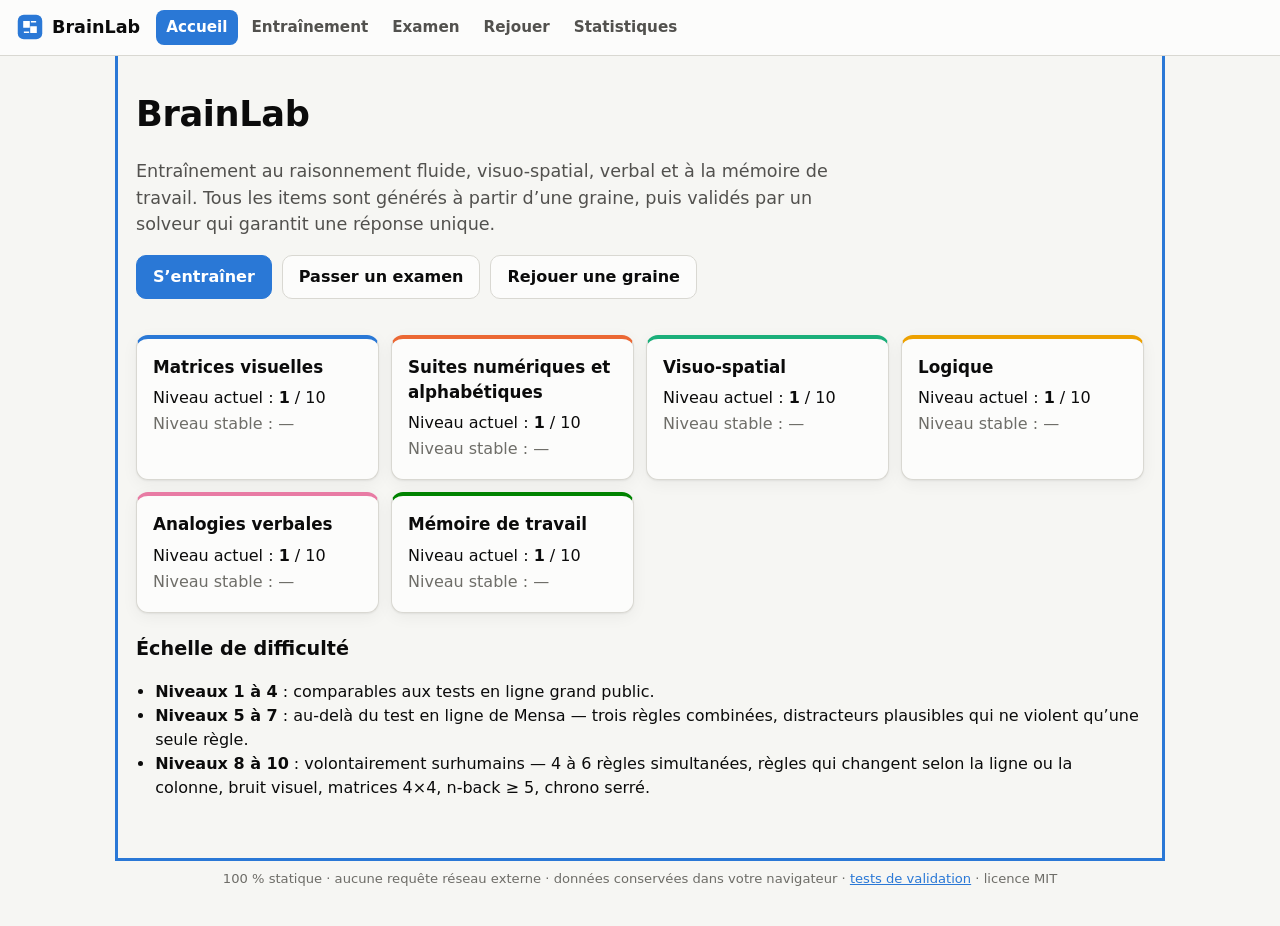
==== index.html @ d0decbf3 "BrainLab : plateforme psychométrique statique (6 catégories, 10 niveaux, solveurs, tests) Site 100 %" ====
<!doctype html>
<html lang="fr">
<head>
  <meta charset="utf-8">
  <meta http-equiv="Content-Security-Policy" content="default-src 'self'">
  <meta name="viewport" content="width=device-width, initial-scale=1">
  <meta name="color-scheme" content="light dark">
  <meta name="description" content="BrainLab : entraînement au raisonnement (matrices, suites, visuo-spatial, logique, analogies, mémoire de travail) avec items procéduraux validés.">
  <title>BrainLab</title>
  <link rel="stylesheet" href="css/style.css">
  <link rel="icon" href="favicon.svg" type="image/svg+xml">
  <script type="module" src="js/app.js"></script>
</head>
<body>
  <a class="skip" href="#main">Aller au contenu</a>
  <header class="top">
    <a class="brand" href="#/" aria-label="BrainLab, accueil">
      <svg viewBox="0 0 32 32" width="28" height="28" aria-hidden="true"><rect x="2" y="2" width="28" height="28" rx="7" class="logo-bg"/><path class="logo-fg" d="M9 10h6v6H9zM17 16h6v6h-6zM17 10l6 0M9 22l6 0"/></svg>
      <span>BrainLab</span>
    </a>
    <nav class="nav" aria-label="Navigation principale">
      <a href="#/" data-page="home">Accueil</a>
      <a href="#/train" data-page="train">Entraînement</a>
      <a href="#/exam" data-page="exam">Examen</a>
      <a href="#/replay" data-page="replay">Rejouer</a>
      <a href="#/stats" data-page="stats">Statistiques</a>
    </nav>
  </header>
  <main id="main" tabindex="-1">
    <noscript><p>BrainLab nécessite JavaScript (modules ES).</p></noscript>
  </main>
  <div id="toast" class="toast" role="status" hidden></div>
  <footer class="foot">
    <p>100 % statique · aucune requête réseau externe · données conservées dans votre navigateur · <a href="tests/index.html">tests de validation</a> · licence MIT</p>
  </footer>
</body>
</html>
---- css/style.css ----
/* BrainLab — feuille de style unique. Thème sombre automatique (prefers-color-scheme). */

:root {
  color-scheme: light;
  --bg: #f6f6f3;
  --surface: #fcfcfb;
  --surface-2: #efeee9;
  --line: #d9d8d2;
  --text: #0b0b0b;
  --text-2: #52514e;
  --muted: #6e6d68;
  --accent: #2a78d6;
  --accent-ink: #ffffff;
  --good: #0f7a3a;
  --good-bg: #e3f4e8;
  --bad: #b3261e;
  --bad-bg: #fbe5e3;
  --warn: #8a5a00;
  /* figures */
  --ink: #1b2433;
  --cell: #ffffff;
  --cell-line: #b9b8b1;
  --mline: #d95926;
  --mpos: #2a78d6;
  --noise: #a8a7a0;
  --cube-top: #e8eef8;
  --cube-x: #9ec5f4;
  --cube-y: #5598e7;
  --sg-on: #1b2433;
  --sg-on2: #eb6834;
  /* séries (palette catégorielle validée, ordre fixe) */
  --s1: #2a78d6; --s2: #eb6834; --s3: #1baf7a; --s4: #eda100; --s5: #e87ba4; --s6: #008300;
  --radius: 12px;
  --shadow: 0 1px 2px rgba(0, 0, 0, .06), 0 4px 16px rgba(0, 0, 0, .05);
  font-family: system-ui, -apple-system, "Segoe UI", Roboto, "Helvetica Neue", Arial, sans-serif;
}

@media (prefers-color-scheme: dark) {
  :root {
    color-scheme: dark;
    --bg: #121211;
    --surface: #1a1a19;
    --surface-2: #242422;
    --line: #383835;
    --text: #ffffff;
    --text-2: #c3c2b7;
    --muted: #9d9c94;
    --accent: #3987e5;
    --good: #5fd18b;
    --good-bg: #173322;
    --bad: #ff8a80;
    --bad-bg: #3a1b19;
    --warn: #f0b84a;
    --ink: #e9edf3;
    --cell: #20201e;
    --cell-line: #4a4a46;
    --mline: #ff8a5c;
    --mpos: #6da7ec;
    --noise: #6a6964;
    --cube-top: #3c4e66;
    --cube-x: #2a5f9e;
    --cube-y: #173d6b;
    --sg-on: #e9edf3;
    --sg-on2: #ff8a5c;
    --s1: #3987e5; --s2: #d95926; --s3: #199e70; --s4: #c98500; --s5: #d55181; --s6: #008300;
    --shadow: none;
  }
}

* { box-sizing: border-box; }
html { -webkit-text-size-adjust: 100%; }
body {
  margin: 0;
  background: var(--bg);
  color: var(--text);
  line-height: 1.5;
  font-size: 16px;
}
a { color: var(--accent); }
code { font-family: ui-monospace, SFMono-Regular, Menlo, Consolas, monospace; font-size: .92em; }
h1 { font-size: 1.7rem; margin: 0 0 .5rem; letter-spacing: -.01em; }
h2 { font-size: 1.2rem; margin: 1.4rem 0 .6rem; }
h3 { font-size: 1.1rem; margin: 0 0 .6rem; }
h4 { font-size: 1rem; margin: 1rem 0 .4rem; }
.muted { color: var(--muted); }
.small { font-size: .85rem; }
.warn { color: var(--warn); font-weight: 600; }
.big { font-size: 1.3rem; font-weight: 700; }

.skip { position: absolute; left: -999px; }
.skip:focus { left: 16px; top: 8px; background: var(--surface); padding: 6px 10px; z-index: 10; }

/* ---------- En-tête ---------- */
.top {
  position: sticky; top: 0; z-index: 5;
  display: flex; align-items: center; gap: 16px; flex-wrap: wrap;
  padding: 10px 16px;
  background: var(--surface);
  border-bottom: 1px solid var(--line);
}
.brand { display: flex; align-items: center; gap: 8px; color: var(--text); text-decoration: none; font-weight: 800; font-size: 1.1rem; }
.logo-bg { fill: var(--accent); }
.logo-fg { fill: #fff; stroke: #fff; stroke-width: 1.5; }
.nav { display: flex; gap: 4px; flex-wrap: wrap; }
.nav a { padding: 6px 10px; border-radius: 8px; color: var(--text-2); text-decoration: none; font-weight: 600; font-size: .95rem; }
.nav a:hover { background: var(--surface-2); }
.nav a.active { background: var(--accent); color: var(--accent-ink); }

main { max-width: 1040px; margin: 0 auto; padding: 20px 16px 40px; outline: none; }
.foot { text-align: center; color: var(--muted); font-size: .82rem; padding: 0 16px 24px; }

/* ---------- Boutons, formulaires ---------- */
.btn {
  display: inline-flex; align-items: center; justify-content: center; gap: 6px;
  padding: 9px 16px; border-radius: 10px;
  border: 1px solid var(--line); background: var(--surface); color: var(--text);
  font: inherit; font-weight: 600; cursor: pointer; text-decoration: none;
}
.btn:hover { background: var(--surface-2); }
.btn.primary { background: var(--accent); border-color: var(--accent); color: var(--accent-ink); }
.btn.primary:hover { filter: brightness(1.08); }
.btn.danger { color: var(--bad); border-color: var(--bad); }
.btn.small { padding: 5px 10px; font-size: .88rem; }
.btn.pressed { background: var(--accent); color: var(--accent-ink); }
select, input {
  font: inherit; color: var(--text); background: var(--surface);
  border: 1px solid var(--line); border-radius: 8px; padding: 7px 10px;
}
label { font-weight: 600; font-size: .92rem; display: inline-flex; align-items: center; gap: 8px; }
label.check { font-weight: 500; }
:focus-visible { outline: 3px solid var(--accent); outline-offset: 2px; }

/* ---------- Accueil ---------- */
.hero { padding: 12px 0 8px; }
.hero h1 { font-size: 2.2rem; }
.lead { font-size: 1.1rem; color: var(--text-2); max-width: 46rem; }
.hero-actions { display: flex; gap: 10px; flex-wrap: wrap; margin: 16px 0; }
.cards { display: grid; grid-template-columns: repeat(auto-fill, minmax(220px, 1fr)); gap: 12px; margin: 12px 0 20px; }
.card {
  display: block; padding: 16px; border-radius: var(--radius); background: var(--surface);
  border: 1px solid var(--line); border-top: 4px solid var(--accent); color: var(--text); text-decoration: none; box-shadow: var(--shadow);
}
.card:hover { background: var(--surface-2); }
.card h2 { font-size: 1.05rem; margin: 0 0 6px; }
.card p { margin: 2px 0; }
.card.cat-matrices { border-top-color: var(--s1); }
.card.cat-sequences { border-top-color: var(--s2); }
.card.cat-spatial { border-top-color: var(--s3); }
.card.cat-logic { border-top-color: var(--s4); }
.card.cat-verbal { border-top-color: var(--s5); }
.card.cat-memory { border-top-color: var(--s6); }
.info ul { padding-left: 1.2rem; }

/* ---------- Panneaux ---------- */
.panel, .item, .explain {
  background: var(--surface); border: 1px solid var(--line); border-radius: var(--radius);
  padding: 18px; margin: 0 0 16px; box-shadow: var(--shadow);
}
.toolbar { display: flex; flex-wrap: wrap; gap: 12px 18px; align-items: center; margin-bottom: 14px; }
.inline-form { display: flex; gap: 8px; flex-wrap: wrap; }
.inline-form input { flex: 1 1 220px; font-family: ui-monospace, Menlo, Consolas, monospace; }

/* ---------- Item ---------- */
.item-head { display: flex; flex-wrap: wrap; gap: 6px; align-items: center; margin-bottom: 10px; }
.badge {
  display: inline-block; padding: 2px 9px; border-radius: 999px; font-size: .8rem; font-weight: 700;
  background: var(--surface-2); color: var(--text-2); border: 1px solid var(--line);
}
.badge.level { background: var(--accent); color: var(--accent-ink); border-color: var(--accent); }
.seed {
  margin-left: auto; font: inherit; font-size: .8rem; cursor: pointer;
  background: transparent; border: 1px dashed var(--line); border-radius: 999px; padding: 2px 10px; color: var(--text-2);
}
.prompt { font-size: 1.08rem; font-weight: 600; margin: 4px 0 12px; }
.stimulus { display: flex; justify-content: center; margin: 8px 0 16px; overflow-x: auto; }
.stimulus svg, .exp-visual svg { max-width: 100%; height: auto; }
.stim-row { display: flex; flex-direction: column; align-items: center; gap: 4px; }
.stim-label { font-size: .8rem; font-weight: 700; color: var(--muted); text-transform: uppercase; letter-spacing: .05em; }

.options { display: grid; gap: 10px; }
.options.visual { grid-template-columns: repeat(4, minmax(0, 1fr)); }
.options.textual { grid-template-columns: repeat(auto-fit, minmax(150px, 1fr)); }
.options.list { grid-template-columns: 1fr; }
.options.list .opt { justify-content: flex-start; min-height: 48px; }
.opt {
  position: relative; display: flex; align-items: center; justify-content: center;
  min-height: 56px; padding: 10px 10px 10px 30px; border-radius: 10px;
  border: 2px solid var(--line); background: var(--surface); color: var(--text); cursor: pointer; font: inherit;
}
.options.visual .opt { padding: 26px 6px 8px; }
.opt:hover:not(:disabled) { border-color: var(--accent); }
.opt:disabled { cursor: default; }
.opt svg { max-width: 100%; height: auto; max-height: 150px; }
.opt-num {
  position: absolute; top: 4px; left: 6px; font-size: .75rem; font-weight: 800; color: var(--muted);
}
.opt-notes .opt-num, .opt-notes li .opt-num { position: static; margin-right: 6px; }
.opt.correct { border-color: var(--good); background: var(--good-bg); }
.opt.wrong { border-color: var(--bad); background: var(--bad-bg); }
.opt-text { font-size: 1.15rem; font-weight: 700; }
.opt-text.left { font-size: 1rem; font-weight: 500; text-align: left; }

/* ---------- Retour et explications ---------- */
.feedback {
  display: flex; flex-wrap: wrap; gap: 10px 16px; align-items: center; justify-content: space-between;
  padding: 12px 16px; border-radius: var(--radius); margin: 0 0 14px; border: 1px solid;
}
.feedback.ok { background: var(--good-bg); border-color: var(--good); color: var(--good); }
.feedback.ko { background: var(--bad-bg); border-color: var(--bad); color: var(--bad); }
.feedback span { color: var(--text-2); }
.exp-visual { display: flex; flex-direction: column; align-items: center; gap: 6px; margin: 4px 0 12px; overflow-x: auto; }
.exp-chain { display: flex; flex-wrap: wrap; align-items: center; justify-content: center; gap: 8px; }
.exp-chain .arrow { font-size: .85rem; color: var(--muted); max-width: 12rem; text-align: center; }
.rule-list { padding-left: 1.3rem; }
.rule-list li { margin: 6px 0; }
.vt-wrap { margin: 6px 0 2px; }
.opt-notes { list-style: none; padding: 0; }
.opt-notes li { padding: 4px 8px; border-radius: 6px; margin: 2px 0; }
.opt-notes li.good { background: var(--good-bg); }
.opt-notes li.bad { background: var(--bad-bg); }
.score-detail { font-weight: 600; }

/* ---------- Matrices (SVG) ---------- */
.mbg { fill: var(--surface-2); }
.mcell { fill: var(--cell); stroke: var(--cell-line); stroke-width: 1.2; }
.mcell.missing { fill: var(--surface-2); stroke-dasharray: 5 4; }
.mcell.answer { stroke: var(--good); stroke-width: 4; }
.mq { fill: var(--muted); font-size: 44px; font-weight: 700; }
.ment { fill: var(--ink); stroke: var(--ink); stroke-width: 1.6; stroke-linejoin: round; }
.mneedle { stroke: var(--mpos); stroke-width: 2.4; stroke-linecap: round; }
.mline { stroke: var(--mline); stroke-width: 3.2; stroke-linecap: round; }
.mpos { fill: var(--mpos); }
.noise { stroke: var(--noise); stroke-width: 1.2; }
.noise-dot { fill: var(--noise); }
.vt-cell { fill: var(--surface-2); stroke: var(--line); }
.vt-ans { fill: var(--good-bg); stroke: var(--good); stroke-width: 2; }
.vt-text { fill: var(--text); font-size: 12px; font-weight: 700; }
svg.matrix.small { max-width: 320px; }

/* ---------- Suites ---------- */
.sq-box { fill: var(--cell); stroke: var(--cell-line); stroke-width: 1.5; }
.sq-box.missing { fill: var(--surface-2); stroke-dasharray: 5 4; }
.sq-box.answer { stroke: var(--good); stroke-width: 3.5; fill: var(--good-bg); }
.sq-text { fill: var(--text); font-weight: 700; }
.sq-sub { fill: var(--muted); font-size: 10px; }
.sq-arc { fill: none; stroke-width: 2; }
.sq-lab { font-size: 12px; font-weight: 700; }
.sq-arc.s0 { stroke: var(--s1); } .sq-lab.s0 { fill: var(--text); }
.sq-arc.s1 { stroke: var(--s2); } .sq-lab.s1 { fill: var(--text); }
.sq-arc.s2 { stroke: var(--s3); } .sq-lab.s2 { fill: var(--text); }
.sq-note { fill: var(--text-2); font-size: 10px; }

/* ---------- Visuo-spatial ---------- */
.poly-cell { fill: var(--accent); stroke: var(--surface); stroke-width: 2; }
svg.hl { outline: 3px solid var(--good); outline-offset: 2px; border-radius: 6px; }
.c-top { fill: var(--cube-top); stroke: var(--ink); stroke-width: 1.2; stroke-linejoin: round; }
.c-x { fill: var(--cube-x); stroke: var(--ink); stroke-width: 1.2; stroke-linejoin: round; }
.c-y { fill: var(--cube-y); stroke: var(--ink); stroke-width: 1.2; stroke-linejoin: round; }
.net-cell { fill: var(--cell); stroke: var(--ink); stroke-width: 1.5; }
.gl-s { fill: none; stroke: var(--ink); stroke-width: 0.16; stroke-linecap: round; stroke-linejoin: round; }
.gl-f { fill: var(--ink); stroke: none; }
.cubeview .gl-s { stroke-width: 2.4; }
.cubeview .c-top, .cubeview .c-x, .cubeview .c-y { fill: var(--cell); }
.sg-bg { fill: var(--cell-line); }
.sg-off { fill: var(--cell); }
.sg-on { fill: var(--sg-on); }
.sg-on2 { fill: var(--sg-on2); }

/* ---------- Logique et analogies ---------- */
.premises ol, .clues { padding-left: 1.4rem; margin: 0; }
.premises li, .clues li { margin: 4px 0; }
.premises { width: 100%; }
.stimulus .clues { width: 100%; }
.sol-table { border-collapse: collapse; font-size: .9rem; }
.sol-table th, .sol-table td { border: 1px solid var(--line); padding: 4px 8px; text-align: center; }
.sol-table td.hl { background: var(--good-bg); font-weight: 800; }
.sol-table td.tv { color: var(--good); }
.sol-table td.fv { color: var(--bad); }
.analogy { display: flex; flex-wrap: wrap; align-items: center; justify-content: center; gap: 8px; font-size: 1.25rem; }
.analogy.small { font-size: 1rem; }
.an-w { padding: 4px 12px; border-radius: 8px; background: var(--surface-2); border: 1px solid var(--line); font-weight: 700; }
.an-w.hl { background: var(--good-bg); border-color: var(--good); }
.an-q { padding: 4px 16px; border-radius: 8px; border: 2px dashed var(--accent); font-weight: 800; color: var(--accent); }
.an-op { color: var(--muted); font-size: .9em; }

/* ---------- Mémoire ---------- */
.mem-stage { display: flex; justify-content: center; padding: 12px 0; min-height: 140px; align-items: center; }
.span-digit { font-size: 5rem; font-weight: 800; min-height: 1.2em; min-width: 1.2em; text-align: center; font-variant-numeric: tabular-nums; }
.span-form { display: flex; gap: 10px; flex-wrap: wrap; align-items: center; justify-content: center; }
.span-form input { font-size: 1.4rem; letter-spacing: .2em; width: 14ch; }
.nb-wrap { display: flex; flex-direction: column; align-items: center; gap: 12px; }
.nb-grid { display: grid; grid-template-columns: repeat(3, 72px); grid-template-rows: repeat(3, 72px); gap: 6px; }
.nb-cell {
  border-radius: 10px; background: var(--surface-2); border: 1px solid var(--line);
  display: flex; align-items: center; justify-content: center; font-size: 2rem; font-weight: 800; color: var(--accent-ink);
}
.nb-cell.on { background: var(--accent); border-color: var(--accent); }
.nb-buttons { display: flex; gap: 10px; flex-wrap: wrap; justify-content: center; }
.mem-row { display: flex; flex-wrap: wrap; gap: 3px; align-items: center; margin: 4px 0; }
.mem-lab { font-size: .8rem; font-weight: 700; color: var(--muted); width: 5.5rem; }
.mem-cell {
  display: inline-flex; align-items: center; justify-content: center; min-width: 26px; height: 26px; padding: 0 4px;
  border-radius: 6px; background: var(--surface-2); border: 1px solid var(--line); font-weight: 700; font-size: .85rem;
}
.mem-cell.warm { opacity: .55; }
.mem-cell.hit { background: var(--good-bg); border-color: var(--good); }
.mem-cell.miss { background: var(--bad-bg); border-color: var(--bad); border-style: dashed; }
.mem-cell.fa { background: var(--bad-bg); border-color: var(--bad); }
.mem-intro { margin: 0; }

/* ---------- Examen ---------- */
.exam-bar {
  position: sticky; top: 58px; z-index: 4; display: flex; flex-wrap: wrap; gap: 10px; align-items: center;
  background: var(--surface); border: 1px solid var(--line); border-radius: var(--radius); padding: 8px 12px; margin-bottom: 12px;
}
.exam-bar progress { flex: 1 1 120px; accent-color: var(--accent); }
.timer { font-variant-numeric: tabular-nums; font-weight: 800; }
.timer.urgent { color: var(--bad); }
.corr { border: 1px solid var(--line); border-radius: var(--radius); margin: 8px 0; background: var(--surface); }
.corr > summary { cursor: pointer; padding: 10px 14px; font-weight: 600; }
.corr .mark { display: inline-block; width: 1.4em; }
.corr.ok .mark { color: var(--good); }
.corr.ko .mark { color: var(--bad); }
.corr .item { box-shadow: none; border: none; border-top: 1px solid var(--line); border-radius: 0 0 var(--radius) var(--radius); margin: 0; }
.corr .explain { box-shadow: none; }

/* ---------- Statistiques ---------- */
.table-wrap { overflow-x: auto; display: flex; gap: 16px; flex-wrap: wrap; }
table.data { border-collapse: collapse; font-size: .92rem; margin: 6px 0; }
table.data th, table.data td { border-bottom: 1px solid var(--line); padding: 6px 10px; text-align: left; white-space: nowrap; }
table.data thead th { color: var(--text-2); font-size: .82rem; }
table.levels td { text-align: center; min-width: 3.2rem; }
table.levels td small { display: block; color: var(--muted); font-size: .7rem; }
td.r-hi { background: var(--good-bg); }
td.r-mid { background: var(--surface-2); }
td.r-lo { background: var(--bad-bg); }
figure { margin: 10px 0 18px; }
figcaption { font-weight: 700; font-size: .92rem; margin-bottom: 4px; color: var(--text-2); }
svg.chart { width: 100%; height: auto; max-width: 720px; display: block; }
.chart .grid { stroke: var(--line); stroke-width: 1; }
.chart .axis { fill: var(--muted); font-size: 11px; }
.chart .series { fill: none; stroke-width: 2; stroke-linejoin: round; stroke-linecap: round; }
.chart .series-dot { stroke: var(--surface); stroke-width: 2; }
.chart .hit { fill: transparent; }
.series.s1 { stroke: var(--s1); } .series-dot.s1 { fill: var(--s1); }
.series.s2 { stroke: var(--s2); } .series-dot.s2 { fill: var(--s2); }
.series.s3 { stroke: var(--s3); } .series-dot.s3 { fill: var(--s3); }
.series.s4 { stroke: var(--s4); } .series-dot.s4 { fill: var(--s4); }
.series.s5 { stroke: var(--s5); } .series-dot.s5 { fill: var(--s5); }
.series.s6 { stroke: var(--s6); } .series-dot.s6 { fill: var(--s6); }
.legend { display: flex; flex-wrap: wrap; gap: 6px 16px; font-size: .88rem; color: var(--text-2); }
.lg { display: inline-flex; align-items: center; gap: 6px; }
.sw { width: 14px; height: 4px; border-radius: 2px; display: inline-block; }
.sw.s1 { background: var(--s1); } .sw.s2 { background: var(--s2); } .sw.s3 { background: var(--s3); }
.sw.s4 { background: var(--s4); } .sw.s5 { background: var(--s5); } .sw.s6 { background: var(--s6); }
.data-actions { display: flex; flex-wrap: wrap; gap: 10px; }

.toast {
  position: fixed; left: 50%; bottom: 20px; transform: translateX(-50%);
  background: var(--text); color: var(--bg); padding: 10px 16px; border-radius: 10px; font-weight: 600; z-index: 20;
  max-width: calc(100% - 32px);
}

/* ---------- Mobile ---------- */
@media (max-width: 640px) {
  main { padding: 14px 16px 32px; }
  h1, .hero h1 { font-size: 1.5rem; }
  .options.visual { grid-template-columns: repeat(2, minmax(0, 1fr)); }
  .options.textual { grid-template-columns: 1fr; }
  .seed { margin-left: 0; }
  .nb-grid { grid-template-columns: repeat(3, 60px); grid-template-rows: repeat(3, 60px); }
  .exam-bar { top: 96px; }
  .top { gap: 8px; }
  .nav a { padding: 5px 8px; font-size: .88rem; }
}
#unit { list-style: none; padding: 0; }
#unit li.good, .ok-text { color: var(--good); }
#unit li.bad { color: var(--bad); }
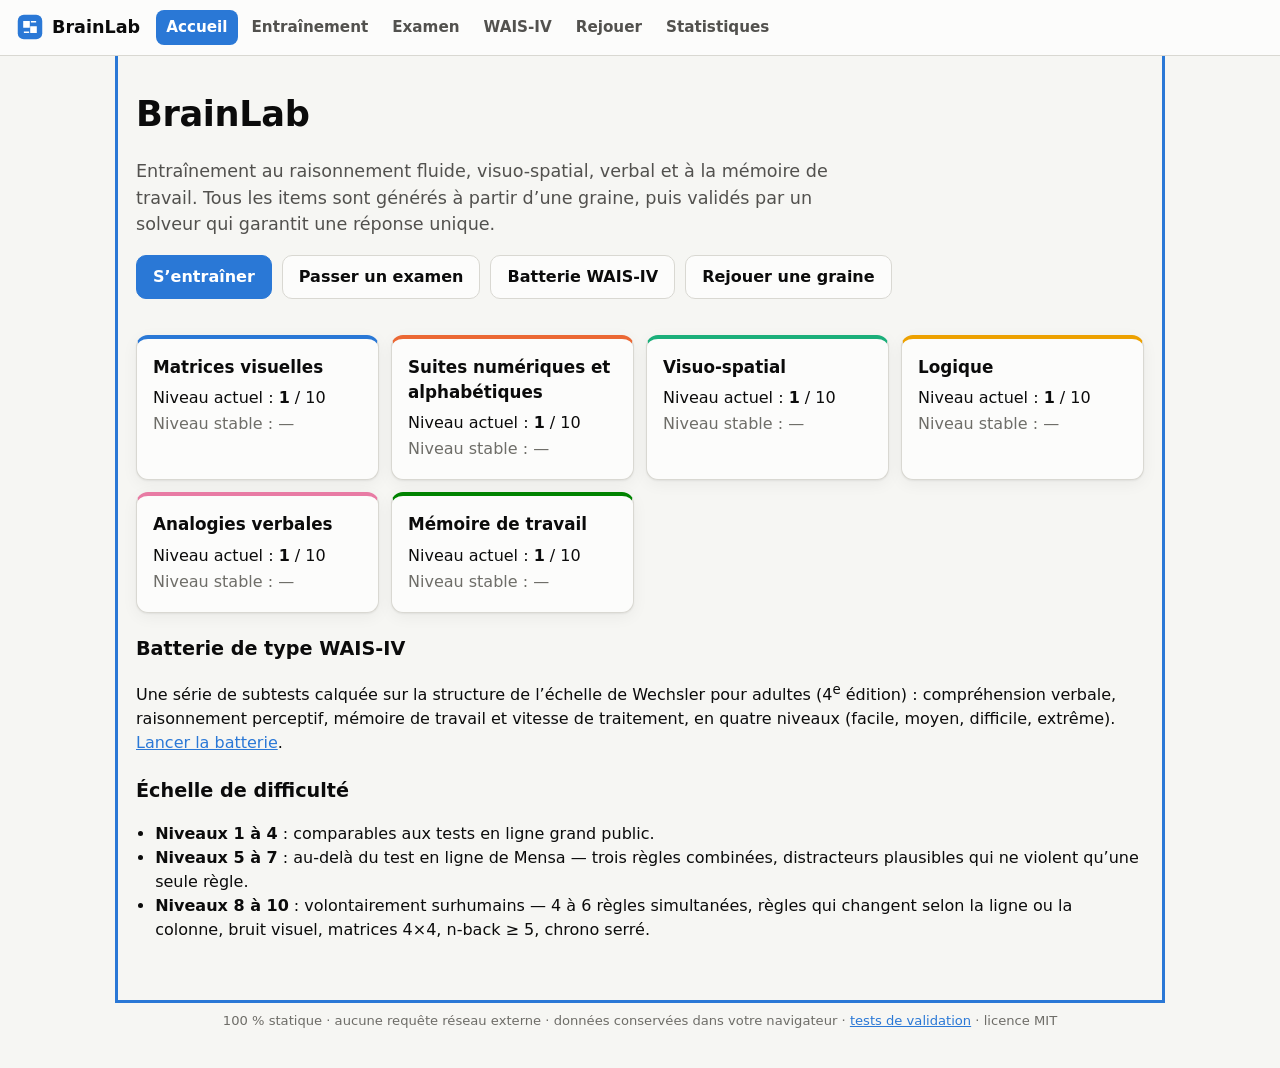
==== commit 45981639: "Batterie de type WAIS-IV en quatre niveaux (facile, moyen, difficile, extrême) Nouvelle page #/wais " ====
--- a/index.html
+++ b/index.html
@@ -22,6 +22,7 @@
       <a href="#/" data-page="home">Accueil</a>
       <a href="#/train" data-page="train">Entraînement</a>
       <a href="#/exam" data-page="exam">Examen</a>
+      <a href="#/wais" data-page="wais">WAIS-IV</a>
       <a href="#/replay" data-page="replay">Rejouer</a>
       <a href="#/stats" data-page="stats">Statistiques</a>
     </nav>
--- a/css/style.css
+++ b/css/style.css
@@ -28,6 +28,9 @@
   --cube-y: #5598e7;
   --sg-on: #1b2433;
   --sg-on2: #eb6834;
+  --blk-red: #c62828;
+  --blk-white: #ffffff;
+  --bl-0: #2a78d6; --bl-1: #eb6834; --bl-2: #1baf7a; --bl-3: #eda100; --bl-4: #e87ba4;
   /* séries (palette catégorielle validée, ordre fixe) */
   --s1: #2a78d6; --s2: #eb6834; --s3: #1baf7a; --s4: #eda100; --s5: #e87ba4; --s6: #008300;
   --radius: 12px;
@@ -62,6 +65,9 @@
     --cube-y: #173d6b;
     --sg-on: #e9edf3;
     --sg-on2: #ff8a5c;
+    --blk-red: #e0453b;
+    --blk-white: #ecebe6;
+    --bl-0: #3987e5; --bl-1: #d95926; --bl-2: #199e70; --bl-3: #c98500; --bl-4: #d55181;
     --s1: #3987e5; --s2: #d95926; --s3: #199e70; --s4: #c98500; --s5: #d55181; --s6: #008300;
     --shadow: none;
   }
@@ -323,6 +329,84 @@
 .corr.ko .mark { color: var(--bad); }
 .corr .item { box-shadow: none; border: none; border-top: 1px solid var(--line); border-radius: 0 0 var(--radius) var(--radius); margin: 0; }
 .corr .explain { box-shadow: none; }
+
+
+/* ---------- Subtests de type WAIS-IV ---------- */
+.ia-stage { display: flex; flex-direction: column; align-items: center; gap: 14px; margin: 8px 0; }
+.ia-bar { display: flex; flex-wrap: wrap; gap: 10px 18px; align-items: center; justify-content: center; }
+.ia-bar .timer { min-width: 5.5em; }
+/* Cubes */
+.blk-w { fill: var(--blk-white); }
+.blk-r { fill: var(--blk-red); }
+.blk-empty { fill: var(--surface-2); stroke: var(--line); stroke-dasharray: 4 3; }
+.blk-grid { stroke: var(--cell-line); stroke-width: 1; }
+.blk-frame { fill: none; stroke: var(--ink); stroke-width: 2; }
+.blk-bad { fill: none; stroke: var(--bad); stroke-width: 3; }
+.blk-wrap { display: flex; flex-wrap: wrap; gap: 24px; justify-content: center; align-items: flex-start; }
+.blk-build { display: grid; gap: 0; border: 2px solid var(--ink); }
+.blk-cell { padding: 0; border: 0; background: none; cursor: pointer; line-height: 0; }
+.blk-cell:hover { outline: 2px solid var(--accent); outline-offset: -2px; }
+.blk-palette { display: flex; flex-wrap: wrap; gap: 8px; justify-content: center; }
+.blk-face { position: relative; padding: 14px 6px 6px; border-radius: 10px; border: 2px solid var(--line); background: var(--surface); cursor: pointer; line-height: 0; }
+.blk-face.sel { border-color: var(--accent); background: var(--surface-2); box-shadow: 0 0 0 2px var(--accent); }
+/* Puzzles visuels */
+.pz-cell { fill: var(--cube-x); }
+.pz-target { fill: var(--cube-top); }
+.pz-c0 { fill: var(--s1); } .pz-c1 { fill: var(--s2); } .pz-c2 { fill: var(--s3); }
+.pz-edge { stroke: var(--ink); stroke-width: 2; stroke-linecap: square; }
+.pz-options { width: 100%; grid-template-columns: repeat(6, minmax(0, 1fr)); }
+.opt.picked { border-color: var(--accent); background: var(--surface-2); box-shadow: 0 0 0 2px var(--accent); }
+/* Balances */
+.bl-grid { display: flex; flex-wrap: wrap; gap: 8px 18px; justify-content: center; align-items: flex-end; }
+.bl-query { padding: 4px; border: 2px dashed var(--accent); border-radius: 12px; }
+.bl-s { stroke: var(--ink); stroke-width: 1.2; stroke-linejoin: round; }
+.bl-0 { fill: var(--bl-0); } .bl-1 { fill: var(--bl-1); } .bl-2 { fill: var(--bl-2); } .bl-3 { fill: var(--bl-3); } .bl-4 { fill: var(--bl-4); }
+.bl-stand { fill: var(--cell-line); }
+.bl-beam { stroke: var(--ink); stroke-width: 4; stroke-linecap: round; }
+.bl-plate { stroke: var(--ink); stroke-width: 3; stroke-linecap: round; }
+.bl-q { fill: var(--accent); font-size: 36px; font-weight: 800; }
+/* Symboles et Code */
+.sy-g { fill: none; stroke: var(--ink); stroke-width: 2.6; stroke-linecap: round; stroke-linejoin: round; }
+svg.glyph { display: block; }
+.sy-stage { min-height: 80px; display: flex; justify-content: center; }
+.sy-row { display: flex; gap: 18px; align-items: center; }
+.sy-targets, .sy-search { display: flex; gap: 16px; padding: 8px 12px; border: 1px solid var(--line); border-radius: 10px; background: var(--cell); }
+.sy-targets { border: 2px solid var(--ink); }
+.sy-exp { display: flex; gap: 10px; align-items: center; }
+.cd-key { display: flex; flex-wrap: wrap; gap: 0; border: 2px solid var(--ink); border-radius: 6px; overflow: hidden; }
+.cd-pair { display: flex; flex-direction: column; align-items: center; padding: 4px 6px; border-right: 1px solid var(--line); background: var(--cell); }
+.cd-pair:last-child { border-right: 0; }
+.cd-digit { font-weight: 800; font-size: 1.1rem; border-bottom: 1px solid var(--line); width: 100%; text-align: center; }
+.cd-strip { display: flex; gap: 4px; justify-content: center; flex-wrap: nowrap; overflow: hidden; max-width: 100%; }
+.cd-strip.wrap { flex-wrap: wrap; }
+.cd-cell { display: flex; flex-direction: column; align-items: center; min-width: 34px; padding: 2px 4px 4px; border: 1px solid var(--line); border-radius: 6px; background: var(--surface-2); font-weight: 700; }
+.cd-cell.cur { border: 2px solid var(--accent); background: var(--surface); font-size: 1.3rem; }
+.cd-cell.ok { background: var(--good-bg); border-color: var(--good); }
+.cd-cell.ko { background: var(--bad-bg); border-color: var(--bad); }
+.cd-cell svg { width: 22px; height: 22px; }
+.cd-palette { display: grid; grid-template-columns: repeat(auto-fit, minmax(64px, 1fr)); gap: 8px; width: 100%; max-width: 640px; }
+.cd-btn { min-height: 60px; padding: 18px 6px 6px; }
+/* Configuration et résultats de la batterie */
+.w-levels { display: grid; grid-template-columns: repeat(auto-fit, minmax(200px, 1fr)); gap: 10px; }
+.w-level { align-items: flex-start; padding: 10px 12px; border: 2px solid var(--line); border-radius: 10px; background: var(--surface); cursor: pointer; font-weight: 500; }
+.w-level:has(input:checked) { border-color: var(--accent); background: var(--surface-2); }
+.w-level > span { display: flex; flex-direction: column; gap: 2px; }
+.w-level input { margin-top: 4px; }
+.w-indices { display: grid; grid-template-columns: repeat(auto-fit, minmax(240px, 1fr)); gap: 12px; }
+.w-index { border: 1px solid var(--line); border-radius: 10px; padding: 8px 12px 10px; margin: 0; }
+.w-index legend { font-weight: 700; padding: 0 4px; }
+.w-sub { display: flex; align-items: flex-start; margin: 6px 0; }
+.w-sub input { margin-top: 4px; }
+.w-intro h1 { margin-top: 4px; }
+.w-bars { display: flex; flex-direction: column; gap: 8px; max-width: 720px; }
+.w-bars.composite { margin-top: 14px; padding-top: 12px; border-top: 1px solid var(--line); }
+.w-bar { display: grid; grid-template-columns: minmax(150px, 18rem) 1fr 3.5rem; gap: 10px; align-items: center; }
+.w-bar-track { width: 100%; height: 14px; border-radius: 7px; overflow: hidden; display: block; }
+.w-bar-bg { fill: var(--surface-2); }
+.w-bar-fill { fill: var(--s1); }
+.w-bar.comp .w-bar-fill { fill: var(--s3); }
+.w-bar-val { font-weight: 800; text-align: right; font-variant-numeric: tabular-nums; }
+.correction > h2 { margin-top: 1.6rem; }
 
 /* ---------- Statistiques ---------- */
 .table-wrap { overflow-x: auto; display: flex; gap: 16px; flex-wrap: wrap; }
@@ -370,6 +454,11 @@
   .seed { margin-left: 0; }
   .nb-grid { grid-template-columns: repeat(3, 60px); grid-template-rows: repeat(3, 60px); }
   .exam-bar { top: 96px; }
+  .pz-options { grid-template-columns: repeat(3, minmax(0, 1fr)); }
+  .w-bar { grid-template-columns: 1fr 3.5rem; }
+  .w-bar-lab { grid-column: 1 / -1; }
+  .sy-row { gap: 8px; flex-wrap: wrap; justify-content: center; }
+  .sy-row svg { width: 34px; height: 34px; }
   .top { gap: 8px; }
   .nav a { padding: 5px 8px; font-size: .88rem; }
 }
